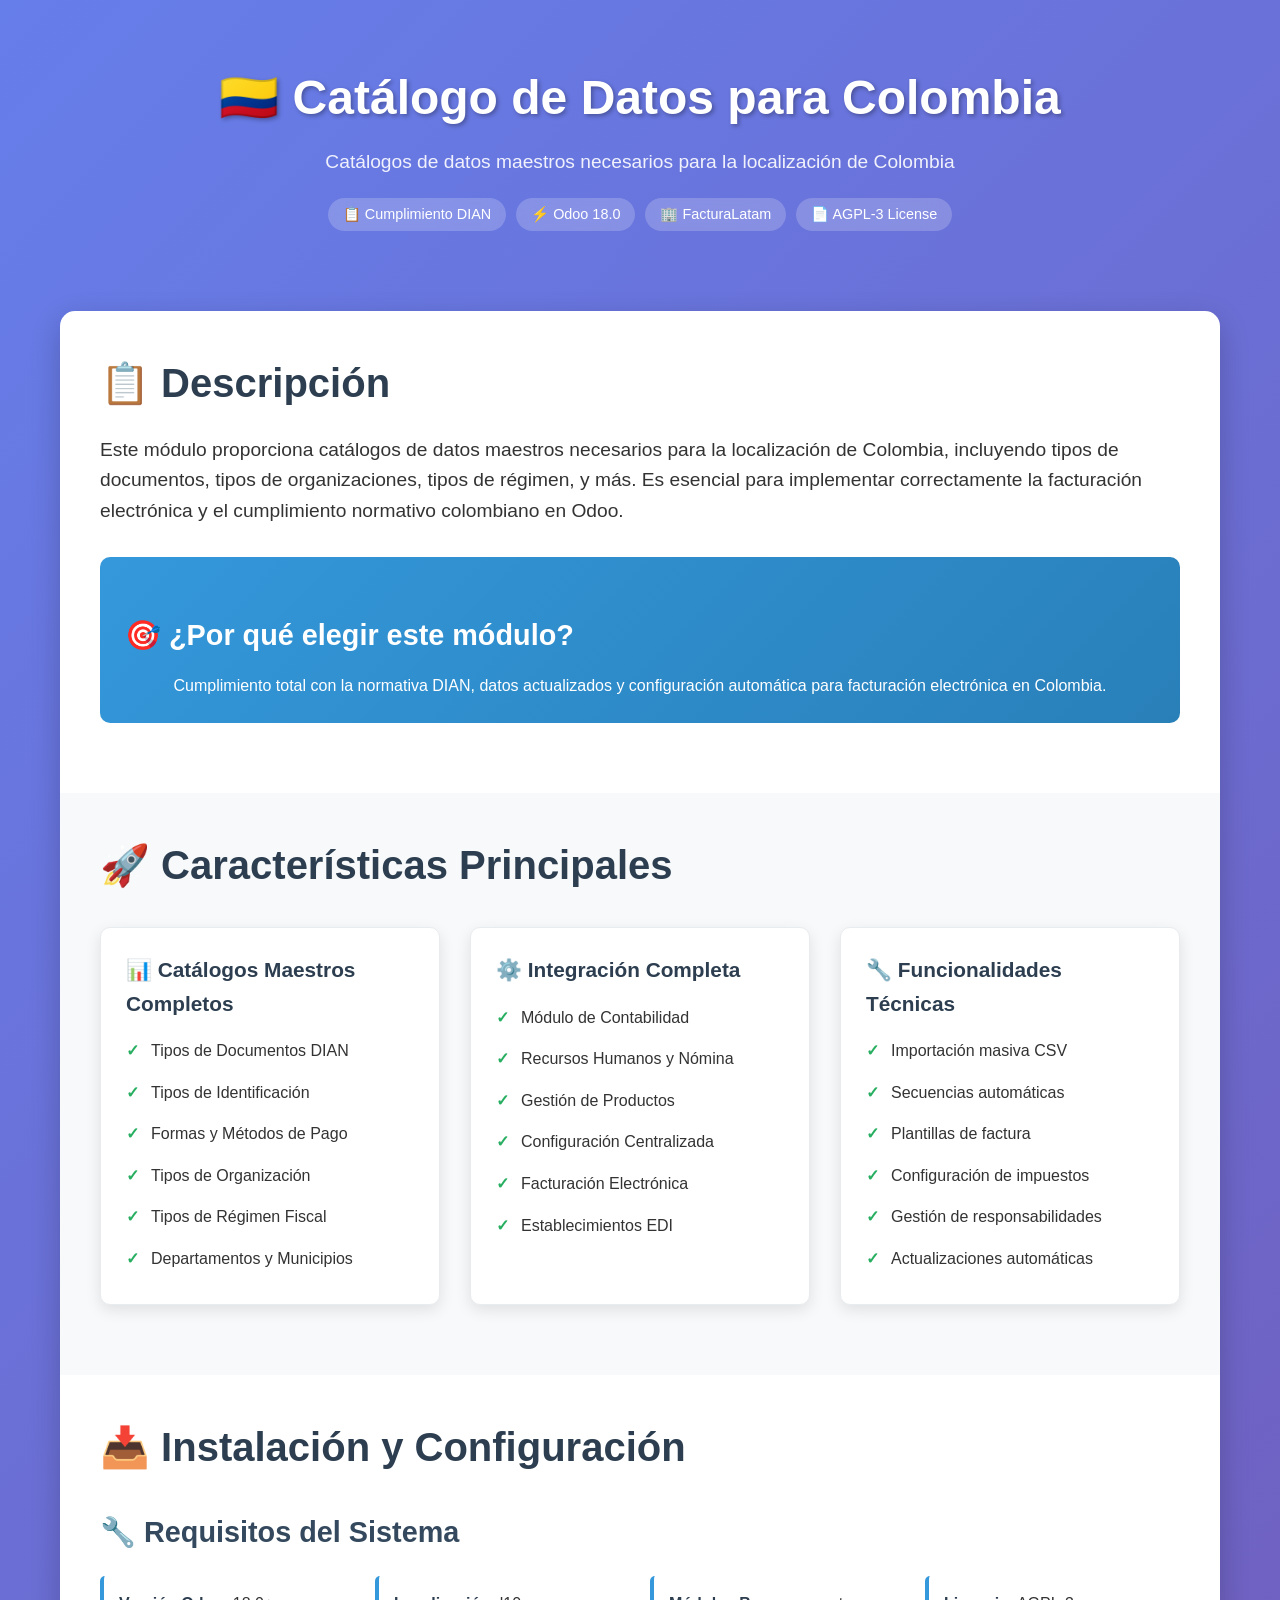
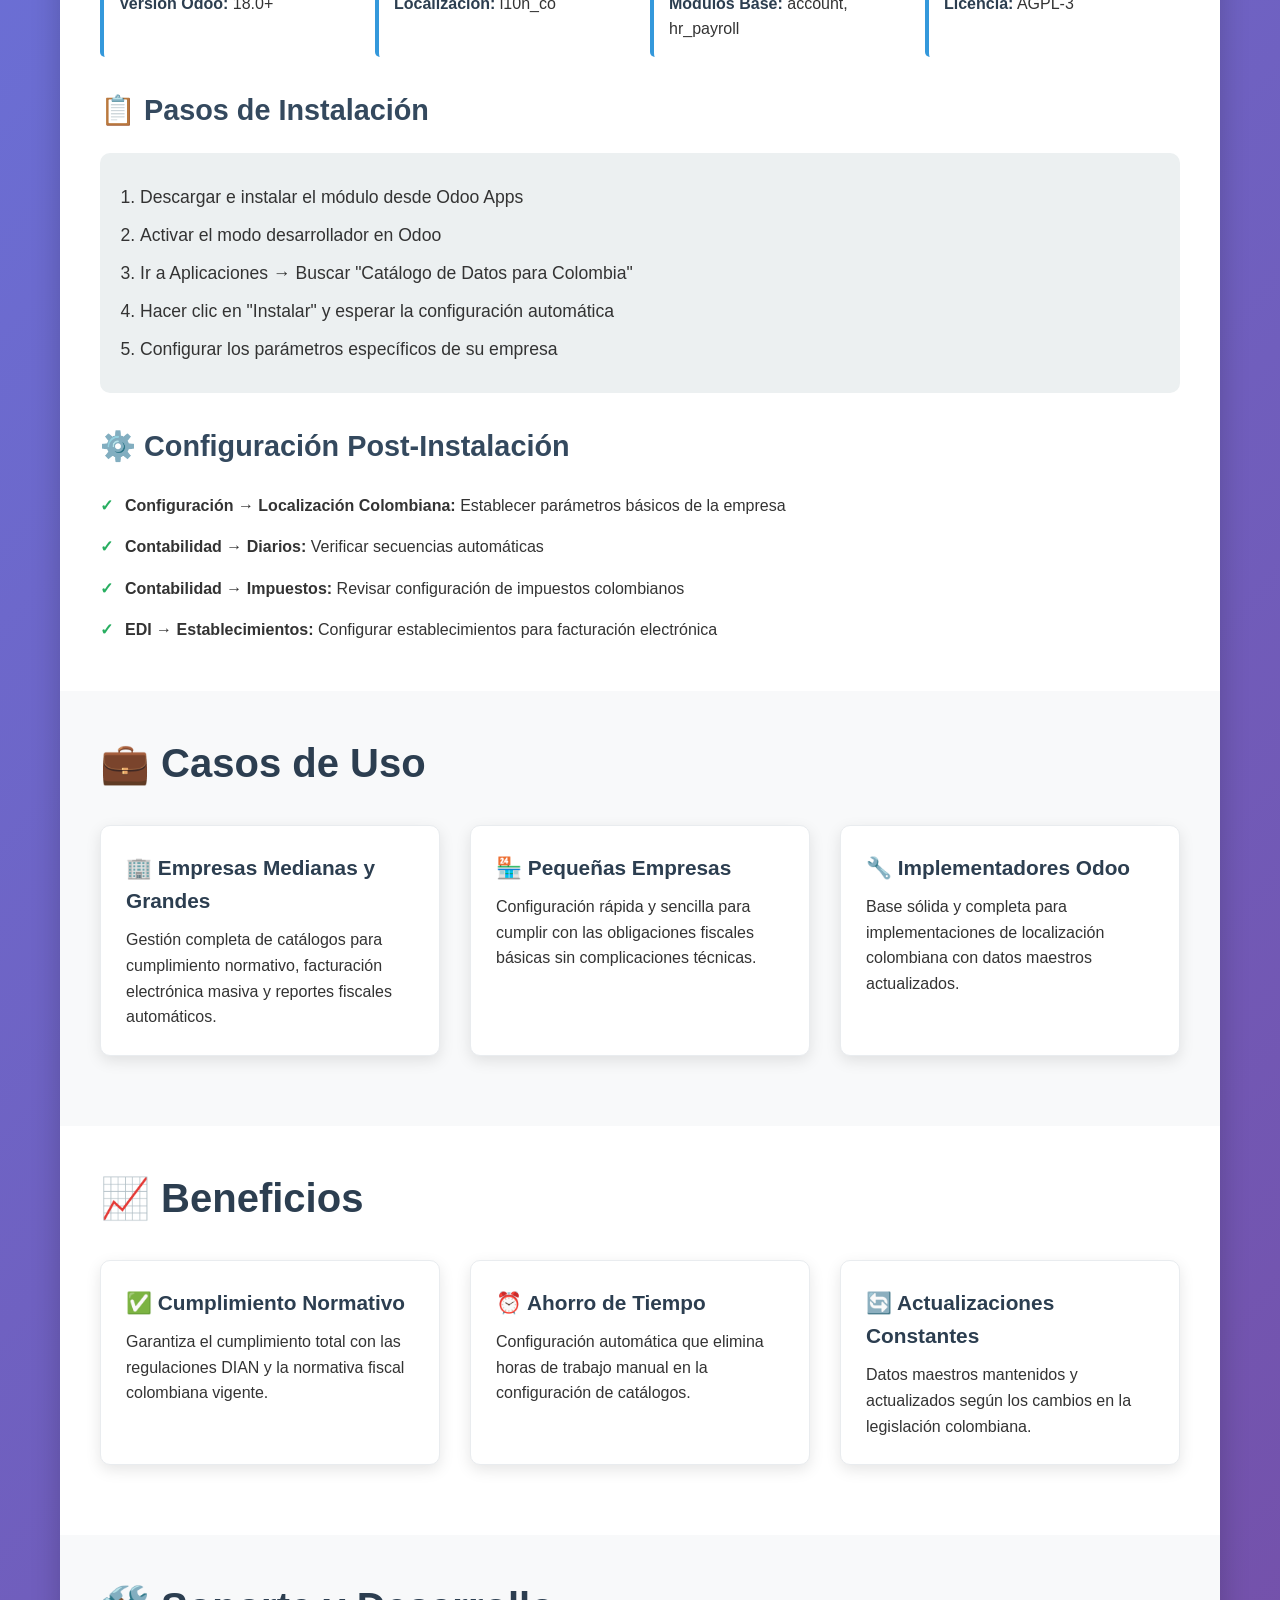
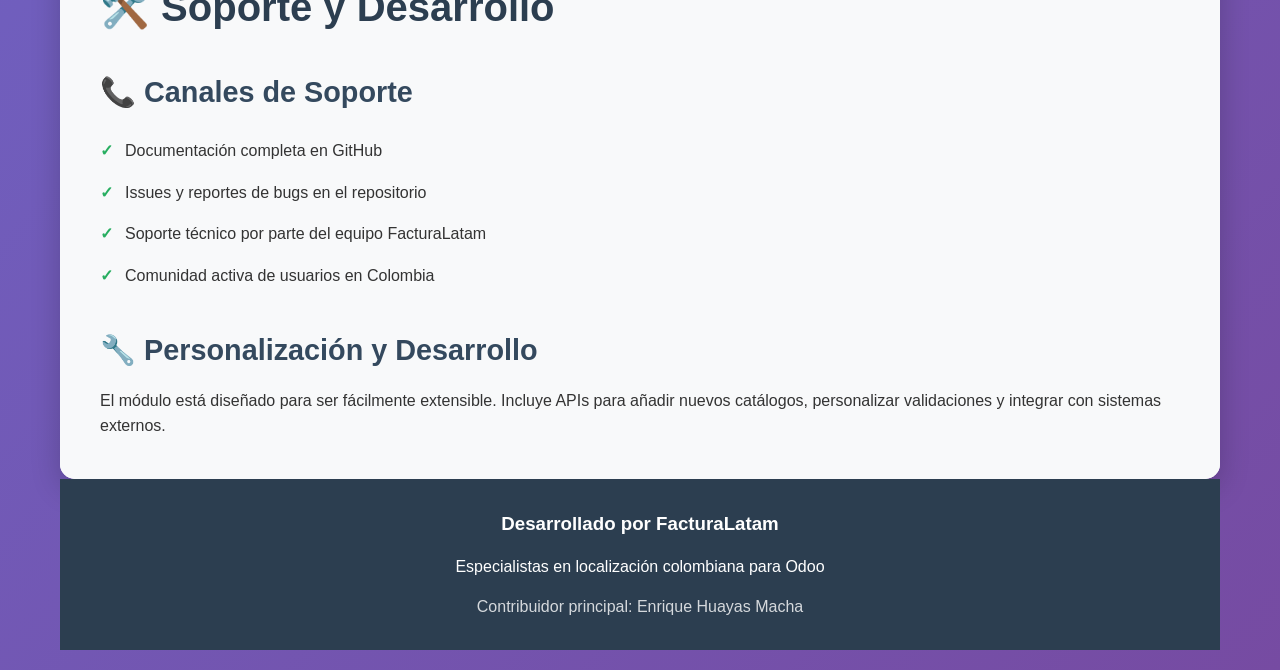
==== l10n_co_catalog/static/description/index.html @ d315b6f3 "ADD | modulos para facturacion electronica" ====
<!DOCTYPE html>
<html lang="es">
<head>
    <meta charset="UTF-8">
    <meta name="viewport" content="width=device-width, initial-scale=1.0">
    <title>Catálogo de Datos para Colombia - Odoo App</title>
    <style>
        * {
            margin: 0;
            padding: 0;
            box-sizing: border-box;
        }

        body {
            font-family: 'Segoe UI', Tahoma, Geneva, Verdana, sans-serif;
            line-height: 1.6;
            color: #333;
            background: linear-gradient(135deg, #667eea 0%, #764ba2 100%);
        }

        .container {
            max-width: 1200px;
            margin: 0 auto;
            padding: 20px;
        }

        .header {
            text-align: center;
            color: white;
            padding: 40px 0;
        }

        .header h1 {
            font-size: 3em;
            margin-bottom: 10px;
            text-shadow: 2px 2px 4px rgba(0,0,0,0.3);
        }

        .header .subtitle {
            font-size: 1.2em;
            opacity: 0.9;
        }

        .badges {
            display: flex;
            justify-content: center;
            gap: 10px;
            margin: 20px 0;
        }

        .badge {
            background: rgba(255,255,255,0.2);
            padding: 5px 15px;
            border-radius: 20px;
            color: white;
            font-size: 0.9em;
            backdrop-filter: blur(10px);
        }

        .content {
            background: white;
            border-radius: 15px;
            box-shadow: 0 10px 30px rgba(0,0,0,0.2);
            overflow: hidden;
            margin-top: 20px;
        }

        .section {
            padding: 40px;
        }

        .section:nth-child(even) {
            background: #f8f9fa;
        }

        .section h2 {
            font-size: 2.5em;
            margin-bottom: 20px;
            color: #2c3e50;
            display: flex;
            align-items: center;
            gap: 15px;
        }

        .section h3 {
            font-size: 1.8em;
            margin: 30px 0 15px 0;
            color: #34495e;
            display: flex;
            align-items: center;
            gap: 10px;
        }

        .features-grid {
            display: grid;
            grid-template-columns: repeat(auto-fit, minmax(300px, 1fr));
            gap: 30px;
            margin: 30px 0;
        }

        .feature-card {
            background: white;
            border: 1px solid #e9ecef;
            border-radius: 10px;
            padding: 25px;
            box-shadow: 0 5px 15px rgba(0,0,0,0.1);
            transition: transform 0.3s ease;
        }

        .feature-card:hover {
            transform: translateY(-5px);
            box-shadow: 0 8px 25px rgba(0,0,0,0.15);
        }

        .feature-card h4 {
            font-size: 1.3em;
            color: #2c3e50;
            margin-bottom: 10px;
        }

        .feature-list {
            list-style: none;
            padding: 0;
        }

        .feature-list li {
            padding: 8px 0;
            position: relative;
            padding-left: 25px;
        }

        .feature-list li:before {
            content: '✓';
            position: absolute;
            left: 0;
            color: #27ae60;
            font-weight: bold;
        }

        .installation-steps {
            background: #ecf0f1;
            border-radius: 10px;
            padding: 20px;
            margin: 20px 0;
        }

        .installation-steps ol {
            padding-left: 20px;
        }

        .installation-steps li {
            margin: 10px 0;
            font-size: 1.1em;
        }

        .highlight-box {
            background: linear-gradient(135deg, #3498db, #2980b9);
            color: white;
            border-radius: 10px;
            padding: 25px;
            margin: 30px 0;
            text-align: center;
        }

        .highlight-box h3 {
            margin-bottom: 15px;
            color: white;
        }

        .tech-specs {
            display: grid;
            grid-template-columns: repeat(auto-fit, minmax(200px, 1fr));
            gap: 20px;
            margin: 20px 0;
        }

        .tech-spec {
            background: white;
            border-left: 4px solid #3498db;
            padding: 15px;
            border-radius: 5px;
        }

        .tech-spec strong {
            color: #2c3e50;
        }

        .footer {
            background: #2c3e50;
            color: white;
            text-align: center;
            padding: 30px;
        }

        .footer h3 {
            margin-bottom: 15px;
            color: white;
        }

        @media (max-width: 768px) {
            .header h1 {
                font-size: 2em;
            }

            .section {
                padding: 20px;
            }

            .section h2 {
                font-size: 2em;
            }

            .badges {
                flex-direction: column;
                align-items: center;
            }
        }
    </style>
</head>
<body>
    <div class="container">
        <div class="header">
            <h1>🇨🇴 Catálogo de Datos para Colombia</h1>
            <p class="subtitle">Catálogos de datos maestros necesarios para la localización de Colombia</p>
            <div class="badges">
                <span class="badge">📋 Cumplimiento DIAN</span>
                <span class="badge">⚡ Odoo 18.0</span>
                <span class="badge">🏢 FacturaLatam</span>
                <span class="badge">📄 AGPL-3 License</span>
            </div>
        </div>

        <div class="content">
            <section class="section">
                <h2>📋 Descripción</h2>
                <p style="font-size: 1.2em; margin-bottom: 20px;">
                    Este módulo proporciona catálogos de datos maestros necesarios para la localización de Colombia,
                    incluyendo tipos de documentos, tipos de organizaciones, tipos de régimen, y más. Es esencial para
                    implementar correctamente la facturación electrónica y el cumplimiento normativo colombiano en Odoo.
                </p>

                <div class="highlight-box">
                    <h3>🎯 ¿Por qué elegir este módulo?</h3>
                    <p>Cumplimiento total con la normativa DIAN, datos actualizados y configuración automática para facturación electrónica en Colombia.</p>
                </div>
            </section>

            <section class="section">
                <h2>🚀 Características Principales</h2>

                <div class="features-grid">
                    <div class="feature-card">
                        <h4>📊 Catálogos Maestros Completos</h4>
                        <ul class="feature-list">
                            <li>Tipos de Documentos DIAN</li>
                            <li>Tipos de Identificación</li>
                            <li>Formas y Métodos de Pago</li>
                            <li>Tipos de Organización</li>
                            <li>Tipos de Régimen Fiscal</li>
                            <li>Departamentos y Municipios</li>
                        </ul>
                    </div>

                    <div class="feature-card">
                        <h4>⚙️ Integración Completa</h4>
                        <ul class="feature-list">
                            <li>Módulo de Contabilidad</li>
                            <li>Recursos Humanos y Nómina</li>
                            <li>Gestión de Productos</li>
                            <li>Configuración Centralizada</li>
                            <li>Facturación Electrónica</li>
                            <li>Establecimientos EDI</li>
                        </ul>
                    </div>

                    <div class="feature-card">
                        <h4>🔧 Funcionalidades Técnicas</h4>
                        <ul class="feature-list">
                            <li>Importación masiva CSV</li>
                            <li>Secuencias automáticas</li>
                            <li>Plantillas de factura</li>
                            <li>Configuración de impuestos</li>
                            <li>Gestión de responsabilidades</li>
                            <li>Actualizaciones automáticas</li>
                        </ul>
                    </div>
                </div>
            </section>

            <section class="section">
                <h2>📥 Instalación y Configuración</h2>

                <h3>🔧 Requisitos del Sistema</h3>
                <div class="tech-specs">
                    <div class="tech-spec">
                        <strong>Versión Odoo:</strong> 18.0+
                    </div>
                    <div class="tech-spec">
                        <strong>Localización:</strong> l10n_co
                    </div>
                    <div class="tech-spec">
                        <strong>Módulos Base:</strong> account, hr_payroll
                    </div>
                    <div class="tech-spec">
                        <strong>Licencia:</strong> AGPL-3
                    </div>
                </div>

                <h3>📋 Pasos de Instalación</h3>
                <div class="installation-steps">
                    <ol>
                        <li>Descargar e instalar el módulo desde Odoo Apps</li>
                        <li>Activar el modo desarrollador en Odoo</li>
                        <li>Ir a Aplicaciones → Buscar "Catálogo de Datos para Colombia"</li>
                        <li>Hacer clic en "Instalar" y esperar la configuración automática</li>
                        <li>Configurar los parámetros específicos de su empresa</li>
                    </ol>
                </div>

                <h3>⚙️ Configuración Post-Instalación</h3>
                <ul class="feature-list">
                    <li><strong>Configuración → Localización Colombiana:</strong> Establecer parámetros básicos de la empresa</li>
                    <li><strong>Contabilidad → Diarios:</strong> Verificar secuencias automáticas</li>
                    <li><strong>Contabilidad → Impuestos:</strong> Revisar configuración de impuestos colombianos</li>
                    <li><strong>EDI → Establecimientos:</strong> Configurar establecimientos para facturación electrónica</li>
                </ul>
            </section>

            <section class="section">
                <h2>💼 Casos de Uso</h2>

                <div class="features-grid">
                    <div class="feature-card">
                        <h4>🏢 Empresas Medianas y Grandes</h4>
                        <p>Gestión completa de catálogos para cumplimiento normativo, facturación electrónica masiva y reportes fiscales automáticos.</p>
                    </div>

                    <div class="feature-card">
                        <h4>🏪 Pequeñas Empresas</h4>
                        <p>Configuración rápida y sencilla para cumplir con las obligaciones fiscales básicas sin complicaciones técnicas.</p>
                    </div>

                    <div class="feature-card">
                        <h4>🔧 Implementadores Odoo</h4>
                        <p>Base sólida y completa para implementaciones de localización colombiana con datos maestros actualizados.</p>
                    </div>
                </div>
            </section>

            <section class="section">
                <h2>📈 Beneficios</h2>

                <div class="features-grid">
                    <div class="feature-card">
                        <h4>✅ Cumplimiento Normativo</h4>
                        <p>Garantiza el cumplimiento total con las regulaciones DIAN y la normativa fiscal colombiana vigente.</p>
                    </div>

                    <div class="feature-card">
                        <h4>⏰ Ahorro de Tiempo</h4>
                        <p>Configuración automática que elimina horas de trabajo manual en la configuración de catálogos.</p>
                    </div>

                    <div class="feature-card">
                        <h4>🔄 Actualizaciones Constantes</h4>
                        <p>Datos maestros mantenidos y actualizados según los cambios en la legislación colombiana.</p>
                    </div>
                </div>
            </section>

            <section class="section">
                <h2>🛠️ Soporte y Desarrollo</h2>

                <h3>📞 Canales de Soporte</h3>
                <ul class="feature-list">
                    <li>Documentación completa en GitHub</li>
                    <li>Issues y reportes de bugs en el repositorio</li>
                    <li>Soporte técnico por parte del equipo FacturaLatam</li>
                    <li>Comunidad activa de usuarios en Colombia</li>
                </ul>

                <h3>🔧 Personalización y Desarrollo</h3>
                <p>El módulo está diseñado para ser fácilmente extensible. Incluye APIs para añadir nuevos catálogos,
                   personalizar validaciones y integrar con sistemas externos.</p>
            </section>
        </div>

        <div class="footer">
            <h3>Desarrollado por FacturaLatam</h3>
            <p>Especialistas en localización colombiana para Odoo</p>
            <p style="margin-top: 15px; opacity: 0.8;">
                Contribuidor principal: Enrique Huayas Macha
            </p>
        </div>
    </div>
</body>
</html>
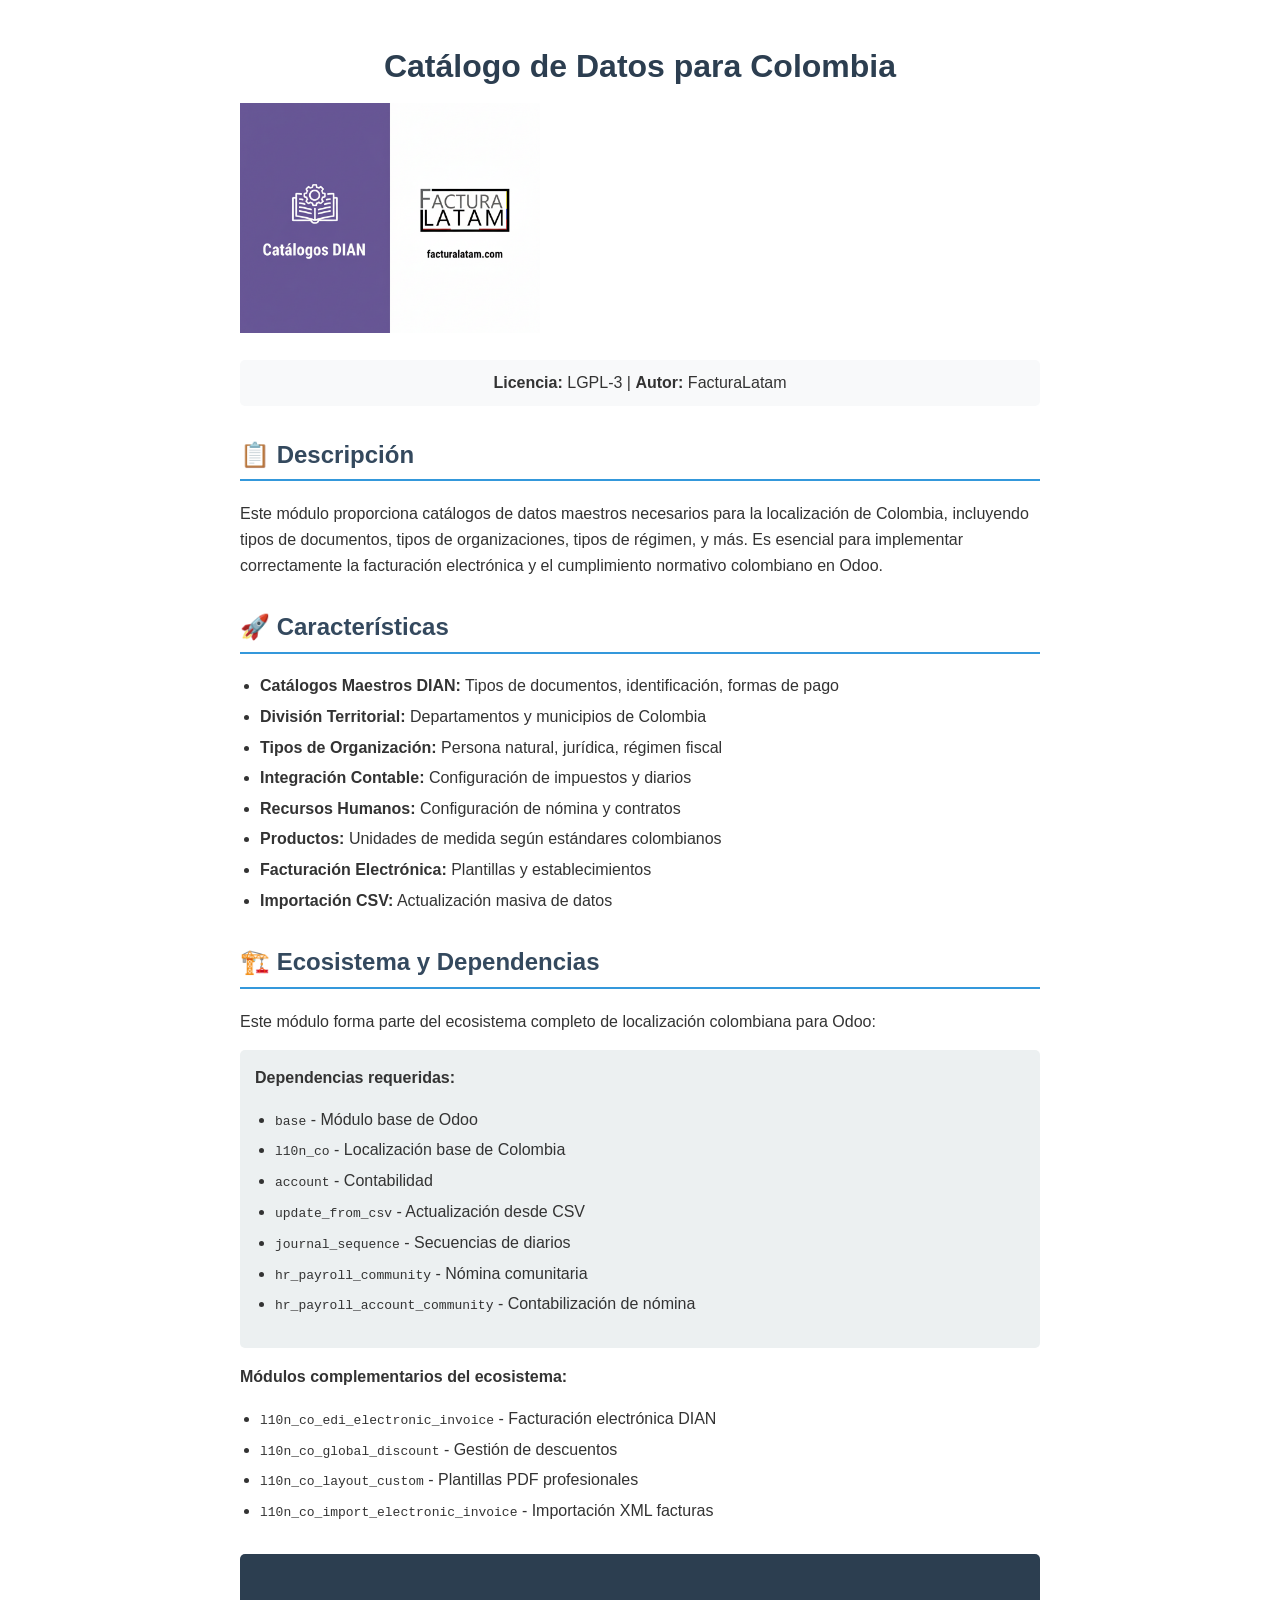
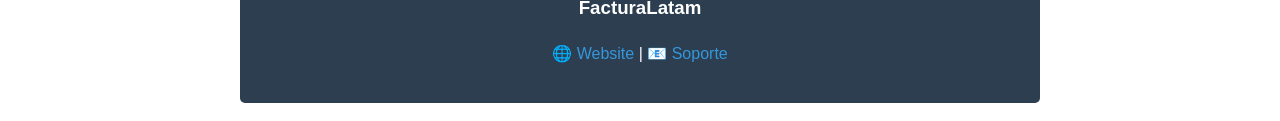
==== commit a5d9d43b: "feature | estandarizacion" ====
--- a/l10n_co_catalog/static/description/index.html
+++ b/l10n_co_catalog/static/description/index.html
@@ -3,393 +3,130 @@
 <head>
     <meta charset="UTF-8">
     <meta name="viewport" content="width=device-width, initial-scale=1.0">
-    <title>Catálogo de Datos para Colombia - Odoo App</title>
+    <title>Catálogo de Datos para Colombia</title>
     <style>
-        * {
+        body {
+            font-family: Arial, sans-serif;
+            line-height: 1.6;
             margin: 0;
-            padding: 0;
-            box-sizing: border-box;
-        }
-
-        body {
-            font-family: 'Segoe UI', Tahoma, Geneva, Verdana, sans-serif;
-            line-height: 1.6;
+            padding: 20px;
             color: #333;
-            background: linear-gradient(135deg, #667eea 0%, #764ba2 100%);
         }
 
         .container {
-            max-width: 1200px;
+            max-width: 800px;
             margin: 0 auto;
-            padding: 20px;
         }
 
-        .header {
+        h1 {
+            color: #2c3e50;
             text-align: center;
-            color: white;
-            padding: 40px 0;
+            margin-bottom: 10px;
         }
 
-        .header h1 {
-            font-size: 3em;
-            margin-bottom: 10px;
-            text-shadow: 2px 2px 4px rgba(0,0,0,0.3);
-        }
-
-        .header .subtitle {
-            font-size: 1.2em;
-            opacity: 0.9;
-        }
-
-        .badges {
-            display: flex;
-            justify-content: center;
-            gap: 10px;
+        .license {
+            text-align: center;
+            background: #f8f9fa;
+            padding: 10px;
+            border-radius: 5px;
             margin: 20px 0;
         }
 
-        .badge {
-            background: rgba(255,255,255,0.2);
-            padding: 5px 15px;
-            border-radius: 20px;
-            color: white;
-            font-size: 0.9em;
-            backdrop-filter: blur(10px);
+        h2 {
+            color: #34495e;
+            border-bottom: 2px solid #3498db;
+            padding-bottom: 5px;
+            margin-top: 30px;
         }
 
-        .content {
-            background: white;
-            border-radius: 15px;
-            box-shadow: 0 10px 30px rgba(0,0,0,0.2);
-            overflow: hidden;
-            margin-top: 20px;
-        }
-
-        .section {
-            padding: 40px;
-        }
-
-        .section:nth-child(even) {
-            background: #f8f9fa;
-        }
-
-        .section h2 {
-            font-size: 2.5em;
-            margin-bottom: 20px;
-            color: #2c3e50;
-            display: flex;
-            align-items: center;
-            gap: 15px;
-        }
-
-        .section h3 {
-            font-size: 1.8em;
-            margin: 30px 0 15px 0;
-            color: #34495e;
-            display: flex;
-            align-items: center;
-            gap: 10px;
-        }
-
-        .features-grid {
-            display: grid;
-            grid-template-columns: repeat(auto-fit, minmax(300px, 1fr));
-            gap: 30px;
-            margin: 30px 0;
-        }
-
-        .feature-card {
-            background: white;
-            border: 1px solid #e9ecef;
-            border-radius: 10px;
-            padding: 25px;
-            box-shadow: 0 5px 15px rgba(0,0,0,0.1);
-            transition: transform 0.3s ease;
-        }
-
-        .feature-card:hover {
-            transform: translateY(-5px);
-            box-shadow: 0 8px 25px rgba(0,0,0,0.15);
-        }
-
-        .feature-card h4 {
-            font-size: 1.3em;
-            color: #2c3e50;
-            margin-bottom: 10px;
-        }
-
-        .feature-list {
-            list-style: none;
-            padding: 0;
-        }
-
-        .feature-list li {
-            padding: 8px 0;
-            position: relative;
-            padding-left: 25px;
-        }
-
-        .feature-list li:before {
-            content: '✓';
-            position: absolute;
-            left: 0;
-            color: #27ae60;
-            font-weight: bold;
-        }
-
-        .installation-steps {
-            background: #ecf0f1;
-            border-radius: 10px;
-            padding: 20px;
-            margin: 20px 0;
-        }
-
-        .installation-steps ol {
+        ul {
+            list-style-type: disc;
             padding-left: 20px;
         }
 
-        .installation-steps li {
-            margin: 10px 0;
-            font-size: 1.1em;
+        li {
+            margin: 5px 0;
         }
 
-        .highlight-box {
-            background: linear-gradient(135deg, #3498db, #2980b9);
-            color: white;
-            border-radius: 10px;
-            padding: 25px;
-            margin: 30px 0;
-            text-align: center;
-        }
-
-        .highlight-box h3 {
-            margin-bottom: 15px;
-            color: white;
-        }
-
-        .tech-specs {
-            display: grid;
-            grid-template-columns: repeat(auto-fit, minmax(200px, 1fr));
-            gap: 20px;
-            margin: 20px 0;
-        }
-
-        .tech-spec {
-            background: white;
-            border-left: 4px solid #3498db;
+        .dependencies {
+            background: #ecf0f1;
             padding: 15px;
             border-radius: 5px;
-        }
-
-        .tech-spec strong {
-            color: #2c3e50;
+            margin: 15px 0;
         }
 
         .footer {
             background: #2c3e50;
             color: white;
             text-align: center;
-            padding: 30px;
+            padding: 20px;
+            margin-top: 30px;
+            border-radius: 5px;
         }
 
-        .footer h3 {
-            margin-bottom: 15px;
-            color: white;
-        }
-
-        @media (max-width: 768px) {
-            .header h1 {
-                font-size: 2em;
-            }
-
-            .section {
-                padding: 20px;
-            }
-
-            .section h2 {
-                font-size: 2em;
-            }
-
-            .badges {
-                flex-direction: column;
-                align-items: center;
-            }
+        .footer a {
+            color: #3498db;
+            text-decoration: none;
         }
     </style>
 </head>
 <body>
     <div class="container">
-        <div class="header">
-            <h1>🇨🇴 Catálogo de Datos para Colombia</h1>
-            <p class="subtitle">Catálogos de datos maestros necesarios para la localización de Colombia</p>
-            <div class="badges">
-                <span class="badge">📋 Cumplimiento DIAN</span>
-                <span class="badge">⚡ Odoo 18.0</span>
-                <span class="badge">🏢 FacturaLatam</span>
-                <span class="badge">📄 AGPL-3 License</span>
-            </div>
+        <h1>Catálogo de Datos para Colombia</h1>
+        <img src="banner.png" alt="l10n_co_catalog" width="300px">
+
+        <div class="license">
+            <strong>Licencia:</strong> LGPL-3 | <strong>Autor:</strong> FacturaLatam
         </div>
 
-        <div class="content">
-            <section class="section">
-                <h2>📋 Descripción</h2>
-                <p style="font-size: 1.2em; margin-bottom: 20px;">
-                    Este módulo proporciona catálogos de datos maestros necesarios para la localización de Colombia,
-                    incluyendo tipos de documentos, tipos de organizaciones, tipos de régimen, y más. Es esencial para
-                    implementar correctamente la facturación electrónica y el cumplimiento normativo colombiano en Odoo.
-                </p>
+        <h2>📋 Descripción</h2>
+        <p>
+            Este módulo proporciona catálogos de datos maestros necesarios para la localización de Colombia,
+            incluyendo tipos de documentos, tipos de organizaciones, tipos de régimen, y más. Es esencial para
+            implementar correctamente la facturación electrónica y el cumplimiento normativo colombiano en Odoo.
+        </p>
 
-                <div class="highlight-box">
-                    <h3>🎯 ¿Por qué elegir este módulo?</h3>
-                    <p>Cumplimiento total con la normativa DIAN, datos actualizados y configuración automática para facturación electrónica en Colombia.</p>
-                </div>
-            </section>
+        <h2>🚀 Características</h2>
+        <ul>
+            <li><strong>Catálogos Maestros DIAN:</strong> Tipos de documentos, identificación, formas de pago</li>
+            <li><strong>División Territorial:</strong> Departamentos y municipios de Colombia</li>
+            <li><strong>Tipos de Organización:</strong> Persona natural, jurídica, régimen fiscal</li>
+            <li><strong>Integración Contable:</strong> Configuración de impuestos y diarios</li>
+            <li><strong>Recursos Humanos:</strong> Configuración de nómina y contratos</li>
+            <li><strong>Productos:</strong> Unidades de medida según estándares colombianos</li>
+            <li><strong>Facturación Electrónica:</strong> Plantillas y establecimientos</li>
+            <li><strong>Importación CSV:</strong> Actualización masiva de datos</li>
+        </ul>
 
-            <section class="section">
-                <h2>🚀 Características Principales</h2>
+        <h2>🏗️ Ecosistema y Dependencias</h2>
+        <p>Este módulo forma parte del ecosistema completo de localización colombiana para Odoo:</p>
 
-                <div class="features-grid">
-                    <div class="feature-card">
-                        <h4>📊 Catálogos Maestros Completos</h4>
-                        <ul class="feature-list">
-                            <li>Tipos de Documentos DIAN</li>
-                            <li>Tipos de Identificación</li>
-                            <li>Formas y Métodos de Pago</li>
-                            <li>Tipos de Organización</li>
-                            <li>Tipos de Régimen Fiscal</li>
-                            <li>Departamentos y Municipios</li>
-                        </ul>
-                    </div>
-
-                    <div class="feature-card">
-                        <h4>⚙️ Integración Completa</h4>
-                        <ul class="feature-list">
-                            <li>Módulo de Contabilidad</li>
-                            <li>Recursos Humanos y Nómina</li>
-                            <li>Gestión de Productos</li>
-                            <li>Configuración Centralizada</li>
-                            <li>Facturación Electrónica</li>
-                            <li>Establecimientos EDI</li>
-                        </ul>
-                    </div>
-
-                    <div class="feature-card">
-                        <h4>🔧 Funcionalidades Técnicas</h4>
-                        <ul class="feature-list">
-                            <li>Importación masiva CSV</li>
-                            <li>Secuencias automáticas</li>
-                            <li>Plantillas de factura</li>
-                            <li>Configuración de impuestos</li>
-                            <li>Gestión de responsabilidades</li>
-                            <li>Actualizaciones automáticas</li>
-                        </ul>
-                    </div>
-                </div>
-            </section>
-
-            <section class="section">
-                <h2>📥 Instalación y Configuración</h2>
-
-                <h3>🔧 Requisitos del Sistema</h3>
-                <div class="tech-specs">
-                    <div class="tech-spec">
-                        <strong>Versión Odoo:</strong> 18.0+
-                    </div>
-                    <div class="tech-spec">
-                        <strong>Localización:</strong> l10n_co
-                    </div>
-                    <div class="tech-spec">
-                        <strong>Módulos Base:</strong> account, hr_payroll
-                    </div>
-                    <div class="tech-spec">
-                        <strong>Licencia:</strong> AGPL-3
-                    </div>
-                </div>
-
-                <h3>📋 Pasos de Instalación</h3>
-                <div class="installation-steps">
-                    <ol>
-                        <li>Descargar e instalar el módulo desde Odoo Apps</li>
-                        <li>Activar el modo desarrollador en Odoo</li>
-                        <li>Ir a Aplicaciones → Buscar "Catálogo de Datos para Colombia"</li>
-                        <li>Hacer clic en "Instalar" y esperar la configuración automática</li>
-                        <li>Configurar los parámetros específicos de su empresa</li>
-                    </ol>
-                </div>
-
-                <h3>⚙️ Configuración Post-Instalación</h3>
-                <ul class="feature-list">
-                    <li><strong>Configuración → Localización Colombiana:</strong> Establecer parámetros básicos de la empresa</li>
-                    <li><strong>Contabilidad → Diarios:</strong> Verificar secuencias automáticas</li>
-                    <li><strong>Contabilidad → Impuestos:</strong> Revisar configuración de impuestos colombianos</li>
-                    <li><strong>EDI → Establecimientos:</strong> Configurar establecimientos para facturación electrónica</li>
-                </ul>
-            </section>
-
-            <section class="section">
-                <h2>💼 Casos de Uso</h2>
-
-                <div class="features-grid">
-                    <div class="feature-card">
-                        <h4>🏢 Empresas Medianas y Grandes</h4>
-                        <p>Gestión completa de catálogos para cumplimiento normativo, facturación electrónica masiva y reportes fiscales automáticos.</p>
-                    </div>
-
-                    <div class="feature-card">
-                        <h4>🏪 Pequeñas Empresas</h4>
-                        <p>Configuración rápida y sencilla para cumplir con las obligaciones fiscales básicas sin complicaciones técnicas.</p>
-                    </div>
-
-                    <div class="feature-card">
-                        <h4>🔧 Implementadores Odoo</h4>
-                        <p>Base sólida y completa para implementaciones de localización colombiana con datos maestros actualizados.</p>
-                    </div>
-                </div>
-            </section>
-
-            <section class="section">
-                <h2>📈 Beneficios</h2>
-
-                <div class="features-grid">
-                    <div class="feature-card">
-                        <h4>✅ Cumplimiento Normativo</h4>
-                        <p>Garantiza el cumplimiento total con las regulaciones DIAN y la normativa fiscal colombiana vigente.</p>
-                    </div>
-
-                    <div class="feature-card">
-                        <h4>⏰ Ahorro de Tiempo</h4>
-                        <p>Configuración automática que elimina horas de trabajo manual en la configuración de catálogos.</p>
-                    </div>
-
-                    <div class="feature-card">
-                        <h4>🔄 Actualizaciones Constantes</h4>
-                        <p>Datos maestros mantenidos y actualizados según los cambios en la legislación colombiana.</p>
-                    </div>
-                </div>
-            </section>
-
-            <section class="section">
-                <h2>🛠️ Soporte y Desarrollo</h2>
-
-                <h3>📞 Canales de Soporte</h3>
-                <ul class="feature-list">
-                    <li>Documentación completa en GitHub</li>
-                    <li>Issues y reportes de bugs en el repositorio</li>
-                    <li>Soporte técnico por parte del equipo FacturaLatam</li>
-                    <li>Comunidad activa de usuarios en Colombia</li>
-                </ul>
-
-                <h3>🔧 Personalización y Desarrollo</h3>
-                <p>El módulo está diseñado para ser fácilmente extensible. Incluye APIs para añadir nuevos catálogos,
-                   personalizar validaciones y integrar con sistemas externos.</p>
-            </section>
+        <div class="dependencies">
+            <strong>Dependencias requeridas:</strong>
+            <ul>
+                <li><code>base</code> - Módulo base de Odoo</li>
+                <li><code>l10n_co</code> - Localización base de Colombia</li>
+                <li><code>account</code> - Contabilidad</li>
+                <li><code>update_from_csv</code> - Actualización desde CSV</li>
+                <li><code>journal_sequence</code> - Secuencias de diarios</li>
+                <li><code>hr_payroll_community</code> - Nómina comunitaria</li>
+                <li><code>hr_payroll_account_community</code> - Contabilización de nómina</li>
+            </ul>
         </div>
 
+        <p><strong>Módulos complementarios del ecosistema:</strong></p>
+        <ul>
+            <li><code>l10n_co_edi_electronic_invoice</code> - Facturación electrónica DIAN</li>
+            <li><code>l10n_co_global_discount</code> - Gestión de descuentos</li>
+            <li><code>l10n_co_layout_custom</code> - Plantillas PDF profesionales</li>
+            <li><code>l10n_co_import_electronic_invoice</code> - Importación XML facturas</li>
+        </ul>
+
         <div class="footer">
-            <h3>Desarrollado por FacturaLatam</h3>
-            <p>Especialistas en localización colombiana para Odoo</p>
-            <p style="margin-top: 15px; opacity: 0.8;">
-                Contribuidor principal: Enrique Huayas Macha
+            <h3>FacturaLatam</h3>
+            <p>
+                <a href="https://facturalatam.com">🌐 Website</a> |
+                <a href="mailto:soporte@facturalatam.com">📧 Soporte</a>
             </p>
         </div>
     </div>
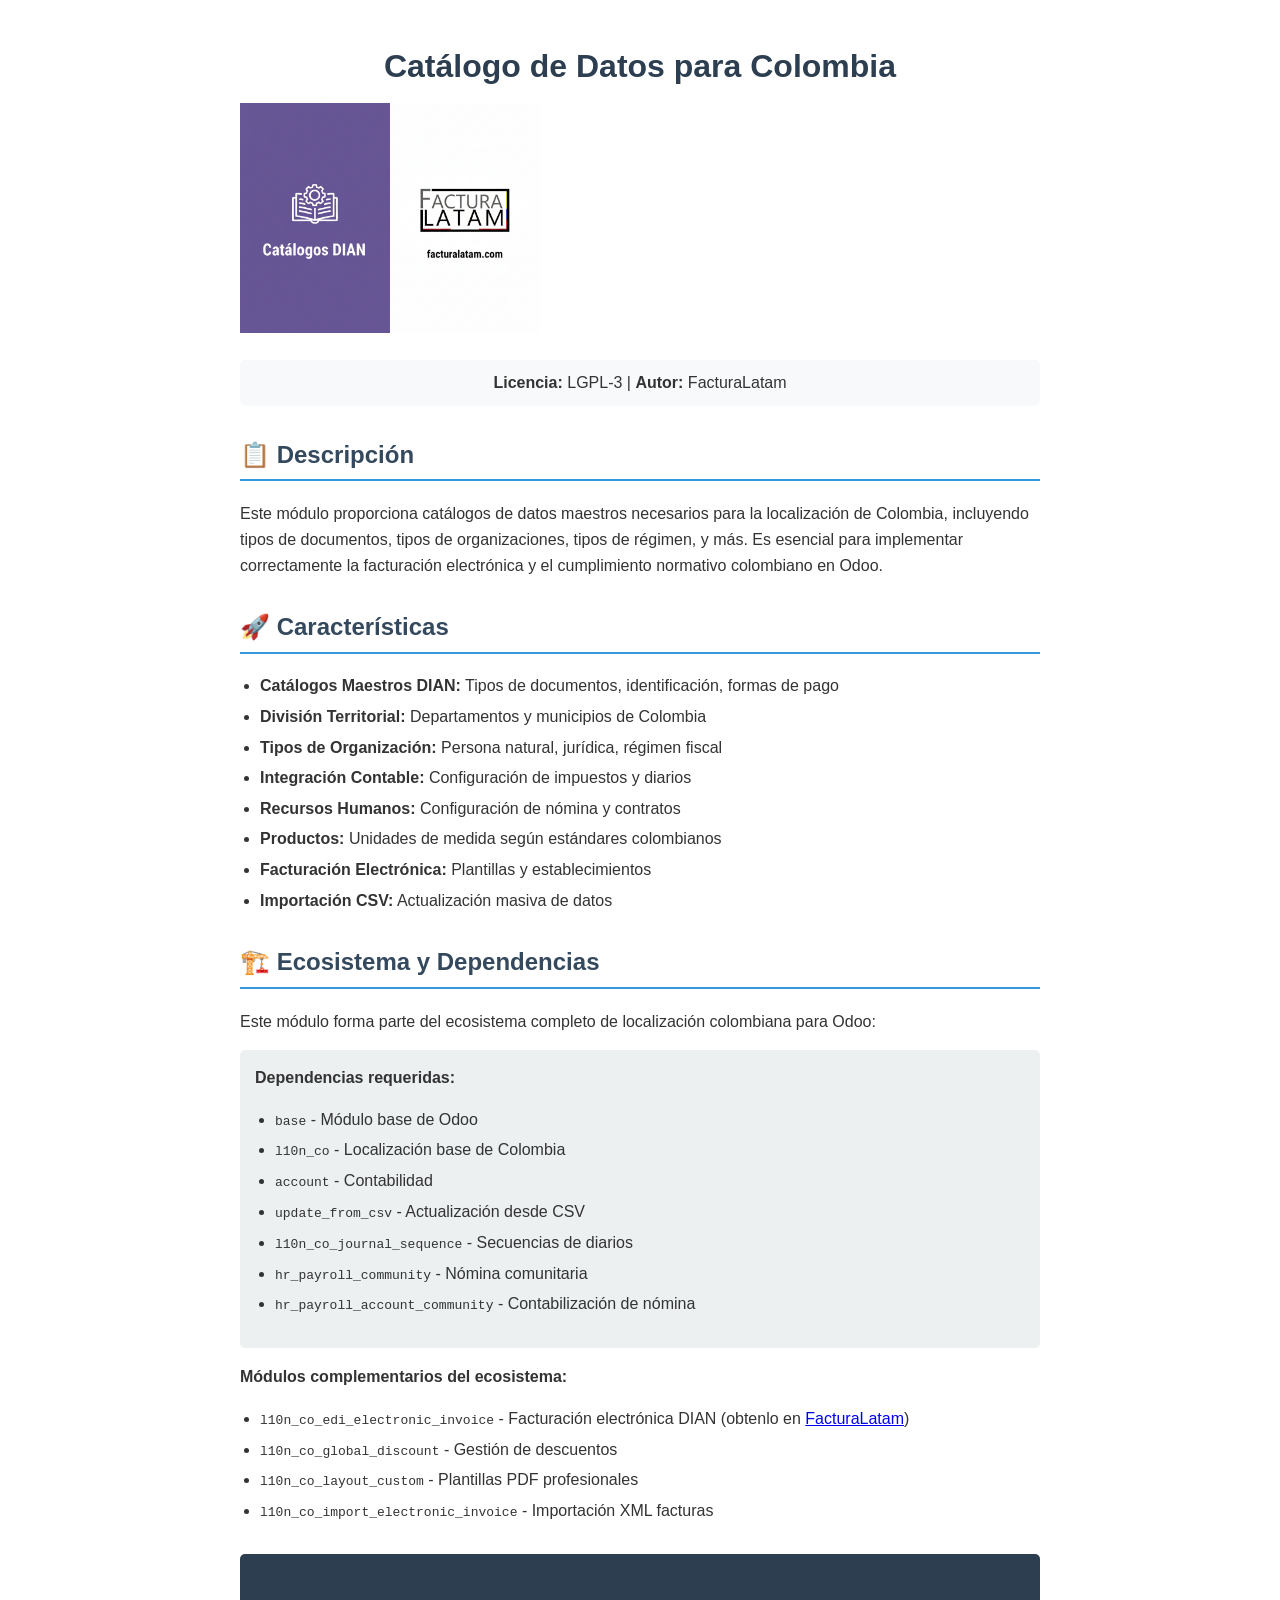
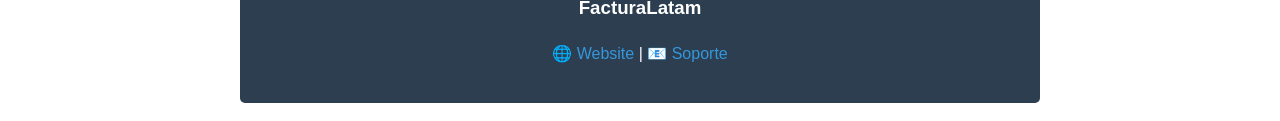
==== commit f90914f6: "feature | se añade l10n_co_journal_secuence como reemplazo de journal_secuence" ====
--- a/l10n_co_catalog/static/description/index.html
+++ b/l10n_co_catalog/static/description/index.html
@@ -108,7 +108,7 @@
                 <li><code>l10n_co</code> - Localización base de Colombia</li>
                 <li><code>account</code> - Contabilidad</li>
                 <li><code>update_from_csv</code> - Actualización desde CSV</li>
-                <li><code>journal_sequence</code> - Secuencias de diarios</li>
+                <li><code>l10n_co_journal_sequence</code> - Secuencias de diarios</li>
                 <li><code>hr_payroll_community</code> - Nómina comunitaria</li>
                 <li><code>hr_payroll_account_community</code> - Contabilización de nómina</li>
             </ul>
@@ -116,7 +116,7 @@
 
         <p><strong>Módulos complementarios del ecosistema:</strong></p>
         <ul>
-            <li><code>l10n_co_edi_electronic_invoice</code> - Facturación electrónica DIAN</li>
+            <li><code>l10n_co_edi_electronic_invoice</code> - Facturación electrónica DIAN (obtenlo en <a href="https://facturalatam.com/odoo">FacturaLatam</a>)</li>
             <li><code>l10n_co_global_discount</code> - Gestión de descuentos</li>
             <li><code>l10n_co_layout_custom</code> - Plantillas PDF profesionales</li>
             <li><code>l10n_co_import_electronic_invoice</code> - Importación XML facturas</li>
